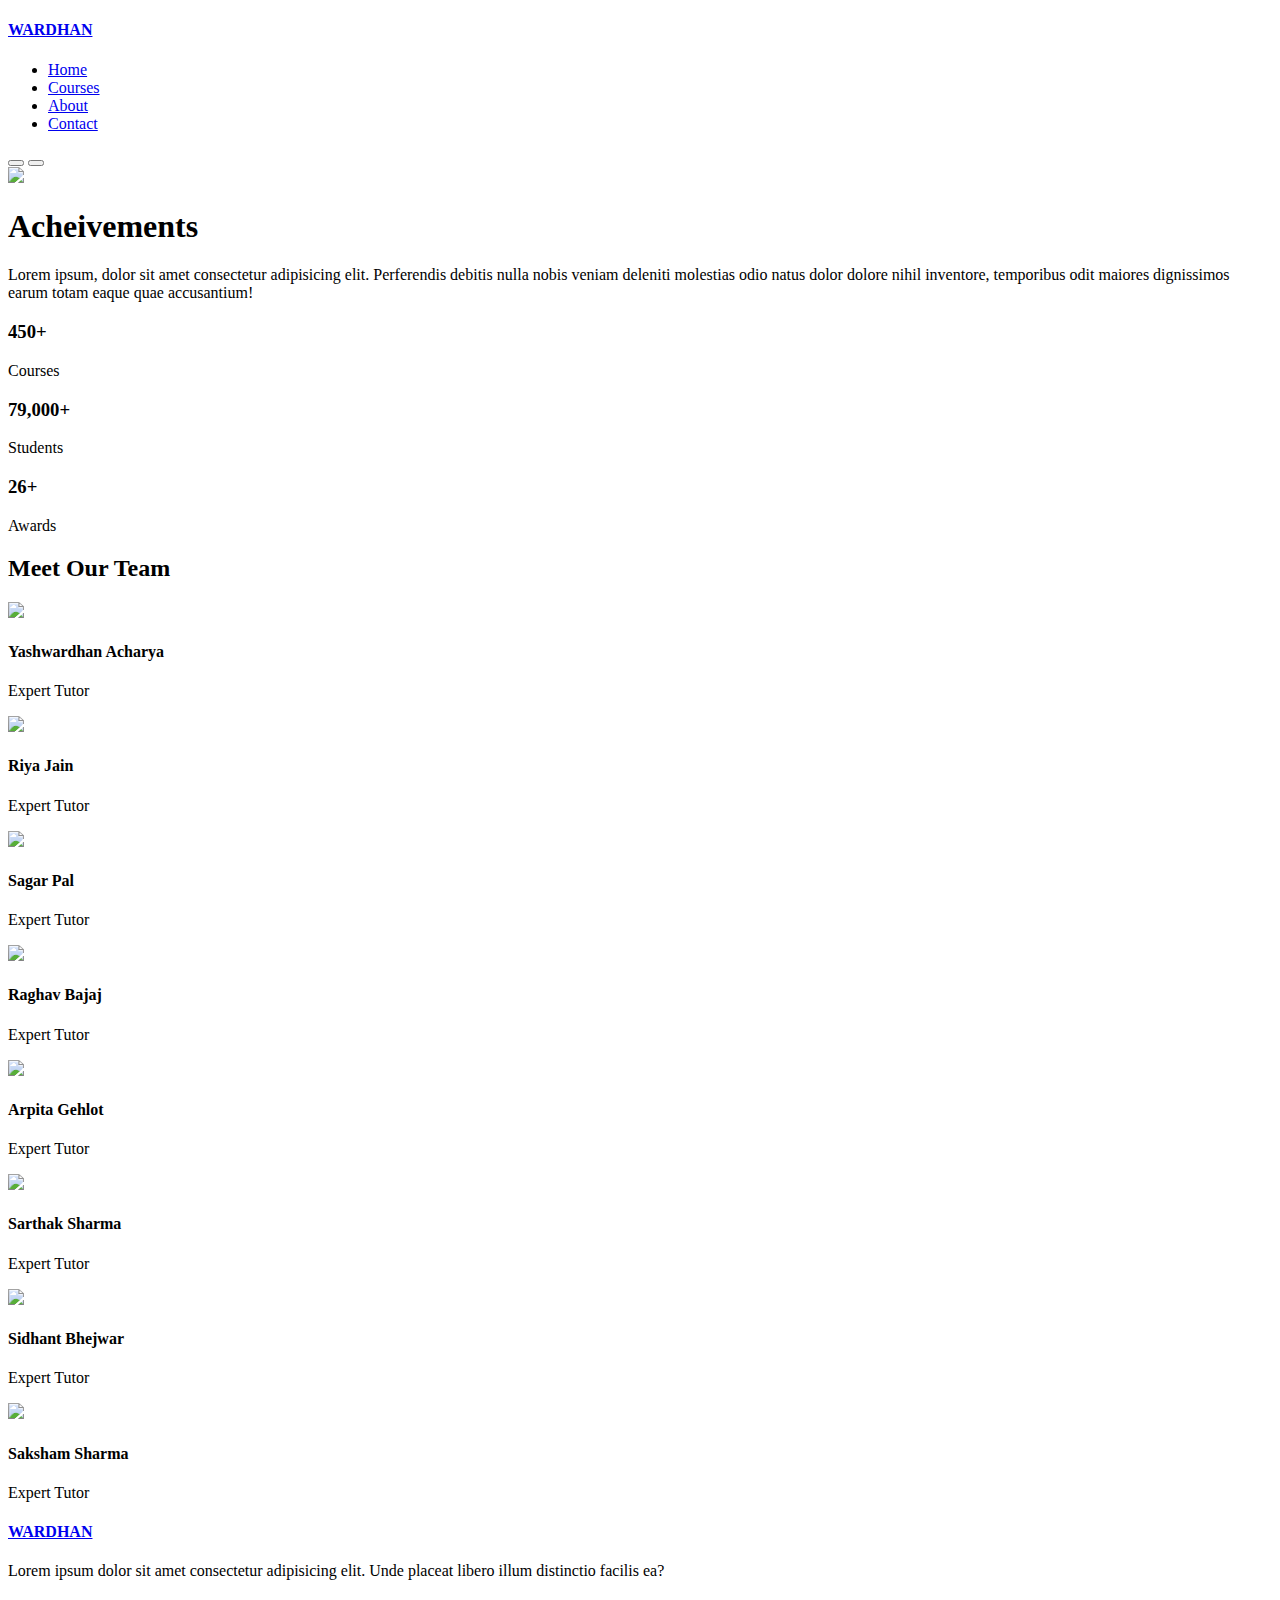
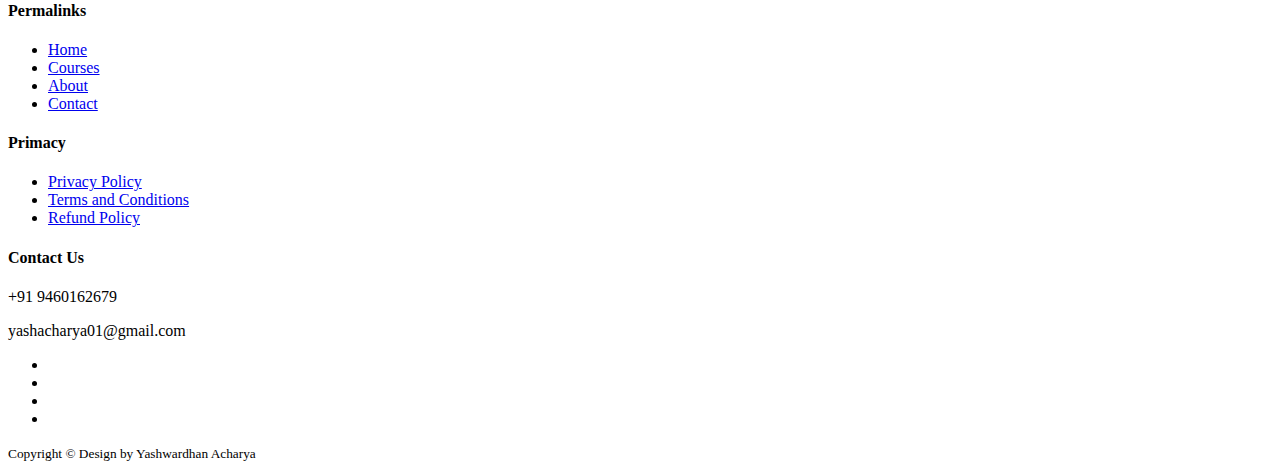
==== about.html @ da77e3a9 "Add files via upload" ====
<!DOCTYPE html>
<html lang="en">
  <head>
    <meta charset="UTF-8" />
    <meta name="viewport" content="width=device-width, initial-scale=1.0" />
    <title>Wardhan Classes</title>

    <!-- iconscout cdn -->
    <link
      rel="stylesheet"
      href="https://unicons.iconscout.com/release/v4.0.8/css/line.css"
    />

    <!-- Google Font Montserrat -->
    <link rel="preconnect" href="https://fonts.googleapis.com" />
    <link rel="preconnect" href="https://fonts.gstatic.com" crossorigin />
    <link
      href="https://fonts.googleapis.com/css2?family=Montserrat:ital,wght@0,100..900;1,100..900&display=swap"
      rel="stylesheet"
    />

   

    <link rel="stylesheet" href="./css/style.css" />
    <link rel="stylesheet" href="./css/about.css" />
    <style>
        body{
            background-image: url(images/bg-texture.png);
        }
    </style> 
</head>
  <body>
    <nav>
      <div class="container nav__container">
        <a href="index.html"><h4>WARDHAN</h4></a>
        <ul class="nav__menu">
          <li><a href="index.html">Home</a></li>
          <li><a href="courses.html">Courses</a></li>
          <li><a href="about.html">About</a></li>
          <li><a href="contact.html">Contact</a></li>
        </ul>
        <button id="open-menu-btn"><i class="uil uil-bars"></i></button>
        <button id="close-menu-btn"><i class="uil uil-multiply"></i></button>
      </div>
    </nav>

    <!-- ======END OF NAV====== -->


    <section class="about__achievements">
        <div class="container about__achievements-container">
            <div class="about__achievements-left">
                <img src="images/about achievements.svg">
            </div>
            <div class="about__achievements-right">
                <h1>Acheivements</h1>
                <p>Lorem ipsum, dolor sit amet consectetur adipisicing elit. Perferendis debitis nulla nobis veniam deleniti molestias odio natus dolor dolore nihil inventore, temporibus odit maiores dignissimos earum totam eaque quae accusantium!</p>
                <div class="achievements__cards">
                    
                    <article class="achievement__card">
                        <span class="achievement__icon">
                            <i class="uil uil-video"></i>
                        </span>
                        <h3>450+</h3>
                        <p>Courses</p>
                    </article>
                    
                    <article class="achievement__card">
                        <span class="achievement__icon">
                            <i class="uil uil-users-alt"></i>
                        </span>
                        <h3>79,000+</h3>
                        <p>Students</p>
                    </article>
                    
                    <article class="achievement__card">
                        <span class="achievement__icon">
                            <i class="uil uil-trophy"></i>
                        </span>
                        <h3>26+</h3>
                        <p>Awards</p>
                    </article>

                </div>
            </div>
        </div>

    </section>

 <!-- ======END OF ACHIEVEMENTS====== -->


 <section class="team">
    <h2>Meet Our Team</h2>
    <div class="container team__container">
        
        <article class="team__member">
            <div class="team__member-img">
                <img src="images/avatar5.jpg">
            </div>
            <div class="team__member-info">
                <h4>Yashwardhan Acharya</h4>
                <p>Expert Tutor</p>
            </div>
            <div class="team__member-social">
                <a href="#" target="_blank"><i class="uil  uil-instagram"></i></a>
                <a href="#" target="_blank"><i class="uil  uil-twitter-alt"></i></a>
                <a href="#" target="_blank"><i class="uil  uil-linkedin-alt"></i></a>
            </div>
        </article>
        
        
       
        
        <article class="team__member">
            <div class="team__member-img">
                <img src="images/tm2.jpg">
            </div>
            <div class="team__member-info">
                <h4>Riya Jain </h4>
                <p>Expert Tutor</p>
            </div>
            <div class="team__member-social">
                <a href="#" target="_blank"><i class="uil  uil-instagram"></i></a>
                <a href="#" target="_blank"><i class="uil  uil-twitter-alt"></i></a>
                <a href="#" target="_blank"><i class="uil  uil-linkedin-alt"></i></a>
            </div>
        </article>
        
        <article class="team__member">
            <div class="team__member-img">
                <img src="images/tm1.jpg">
            </div>
            <div class="team__member-info">
                <h4>Sagar Pal</h4>
                <p>Expert Tutor</p>
            </div>
            <div class="team__member-social">
                <a href="#" target="_blank"><i class="uil  uil-instagram"></i></a>
                <a href="#" target="_blank"><i class="uil  uil-twitter-alt"></i></a>
                <a href="#" target="_blank"><i class="uil  uil-linkedin-alt"></i></a>
            </div>
        </article>
        
        <article class="team__member">
            <div class="team__member-img">
                <img src="images/tm4.jpg">
            </div>
            <div class="team__member-info">
                <h4>Raghav Bajaj</h4>
                <p>Expert Tutor</p>
            </div>
            <div class="team__member-social">
                <a href="#" target="_blank"><i class="uil  uil-instagram"></i></a>
                <a href="#" target="_blank"><i class="uil  uil-twitter-alt"></i></a>
                <a href="#" target="_blank"><i class="uil  uil-linkedin-alt"></i></a>
            </div>
        </article>
        
        <article class="team__member">
            <div class="team__member-img">
                <img src="images/tm3.jpg">
            </div>
            <div class="team__member-info">
                <h4>Arpita Gehlot</h4>
                <p>Expert Tutor</p>
            </div>
            <div class="team__member-social">
                <a href="#" target="_blank"><i class="uil  uil-instagram"></i></a>
                <a href="#" target="_blank"><i class="uil  uil-twitter-alt"></i></a>
                <a href="#" target="_blank"><i class="uil  uil-linkedin-alt"></i></a>
            </div>
        </article>
        
        <article class="team__member">
            <div class="team__member-img">
                <img src="images/tm4.jpg">
            </div>
            <div class="team__member-info">
                <h4>Sarthak Sharma</h4>
                <p>Expert Tutor</p>
            </div>
            <div class="team__member-social">
                <a href="#" target="_blank"><i class="uil  uil-instagram"></i></a>
                <a href="#" target="_blank"><i class="uil  uil-twitter-alt"></i></a>
                <a href="#" target="_blank"><i class="uil  uil-linkedin-alt"></i></a>
            </div>
        </article>
        
        <article class="team__member">
            <div class="team__member-img">
                <img src="images/tm6.jpg">
            </div>
            <div class="team__member-info">
                <h4>Sidhant Bhejwar</h4>
                <p>Expert Tutor</p>
            </div>
            <div class="team__member-social">
                <a href="#" target="_blank"><i class="uil  uil-instagram"></i></a>
                <a href="#" target="_blank"><i class="uil  uil-twitter-alt"></i></a>
                <a href="#" target="_blank"><i class="uil  uil-linkedin-alt"></i></a>
            </div>
        </article>
        
        <article class="team__member">
            <div class="team__member-img">
                <img src="images/tm8.jpg">
            </div>
            <div class="team__member-info">
                <h4>Saksham Sharma</h4>
                <p>Expert Tutor</p>
            </div>
            <div class="team__member-social">
                <a href="#" target="_blank"><i class="uil  uil-instagram"></i></a>
                <a href="#" target="_blank"><i class="uil  uil-twitter-alt"></i></a>
                <a href="#" target="_blank"><i class="uil  uil-linkedin-alt"></i></a>
            </div>
        </article>

    </div>
 </section>
<!-- ================END OF TEAM MEMBER============= -->







    <footer class="footer">
        <div class="container footer__container">
          <div class="footer__1">
            <a href="index.html" class="footer__logo"><h4>WARDHAN</h4></a>
            <p>
              Lorem ipsum dolor sit amet consectetur adipisicing elit. Unde
              placeat libero illum distinctio facilis ea?
            </p>
          </div>
  
          <div class="footer__2">
            <h4>Permalinks</h4>
            <ul class="permalinks">
              <li><a href="index.html">Home</a></li>
              <li><a href="courses.html">Courses</a></li>
              <li><a href="about.html">About</a></li>
              <li><a href="contact.html">Contact</a></li>
            </ul>
          </div>
  
          <div class="footer__3">
              <h4>Primacy</h4>
              <ul class="privacy">
                  <li><a href="#">Privacy Policy</a></li>
                  <li><a href="#">Terms and Conditions</a></li>
                  <li><a href="#">Refund Policy</a></li>
              </ul>
          </div>
  
          <div class="fopoter__4">
              <h4>Contact Us</h4>
              <div>
                  <p>+91 9460162679</p>
                  <p>yashacharya01@gmail.com</p>
              </div>
              <ul class="footer__socials">
                  <li><a href="#"><i class="uil uil-facebook-f"></i></a></li>
                  <li><a href="#"><i class="uil uil-instagram-alt"></i></a></li>
                  <li><a href="#"><i class="uil uil-twitter"></i></a></li>
                  <li><a href="#"><i class="uil uil-linkedin-alt"></i></a></li>
              </ul>
          </div>
  
      </div>
      <div class="footer__copyright">
          <small>Copyright
              &copy;  Design by Yashwardhan Acharya
          </small>
      </div>
      </footer>
  
      <!-- ===========END OF FOOTER========= -->
  
  
      
      <script src="script.js"></script>
     
      </script>
    </body>
  </html>
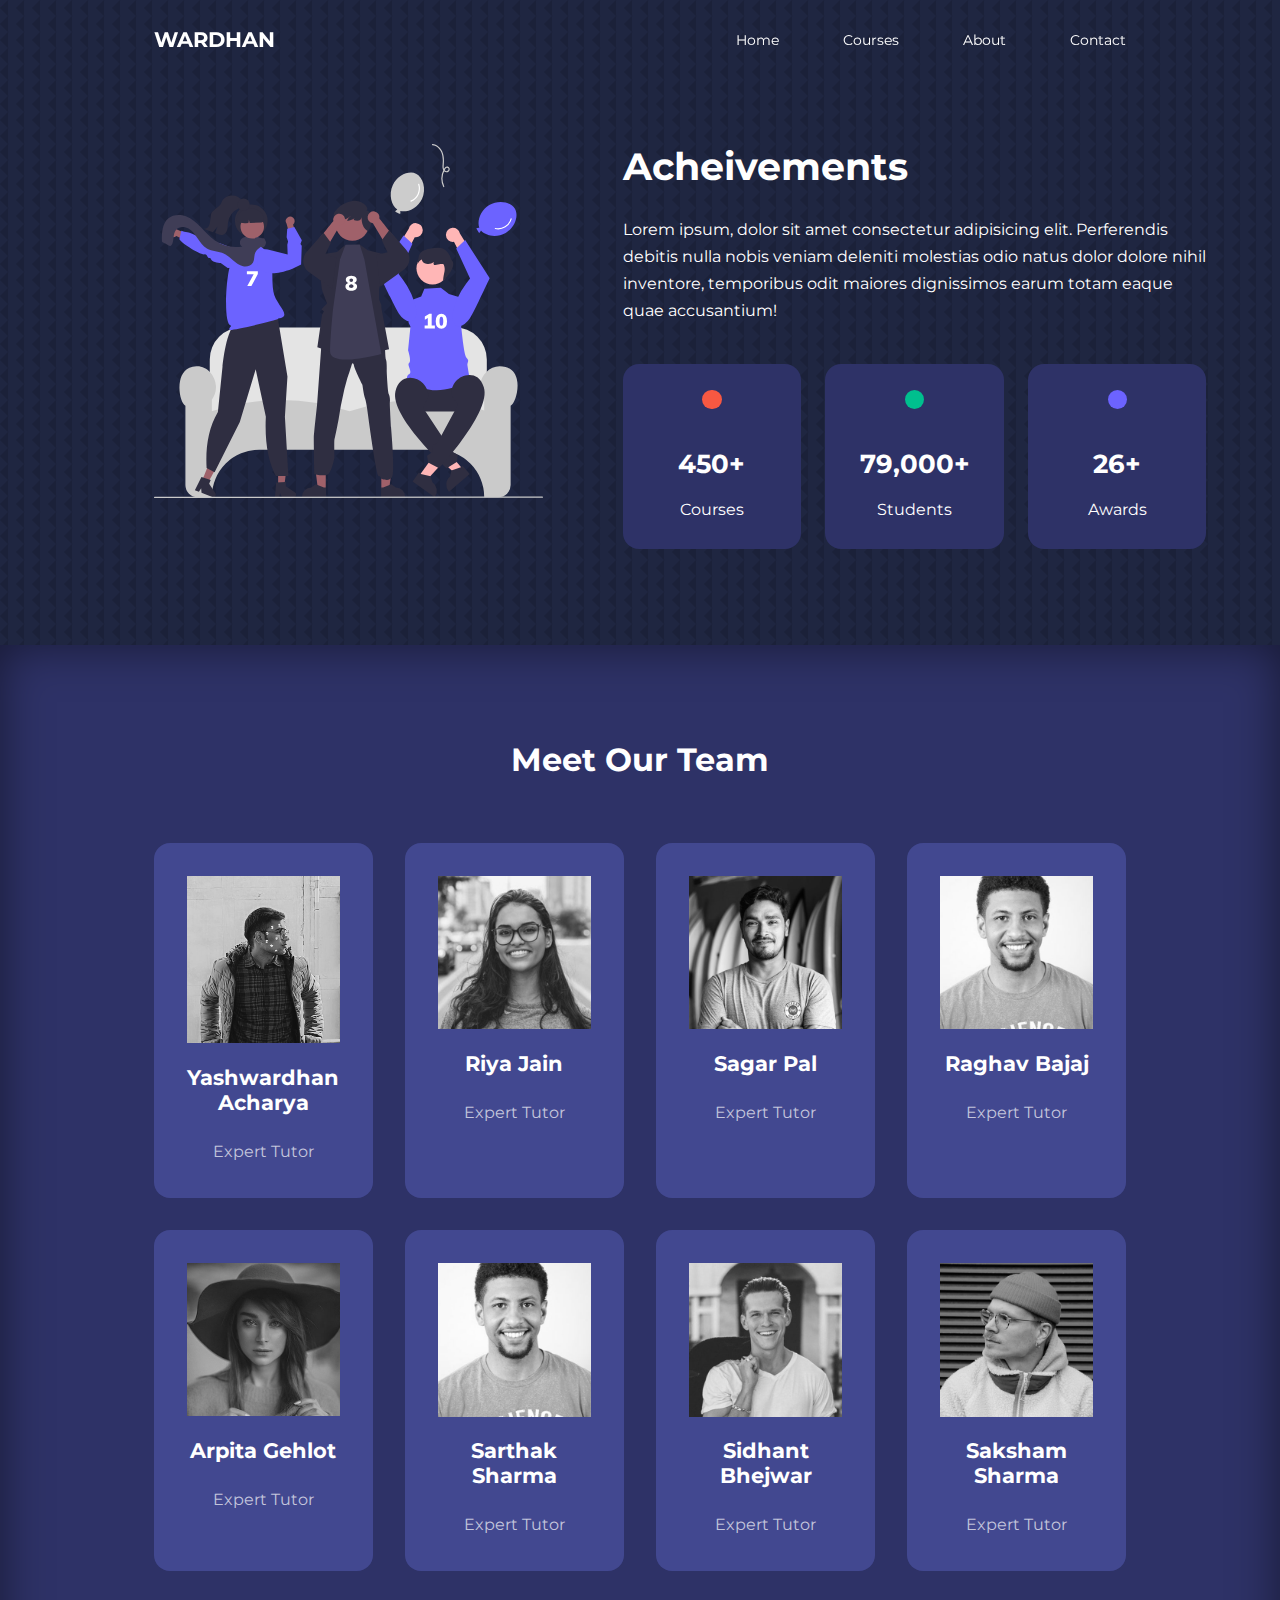
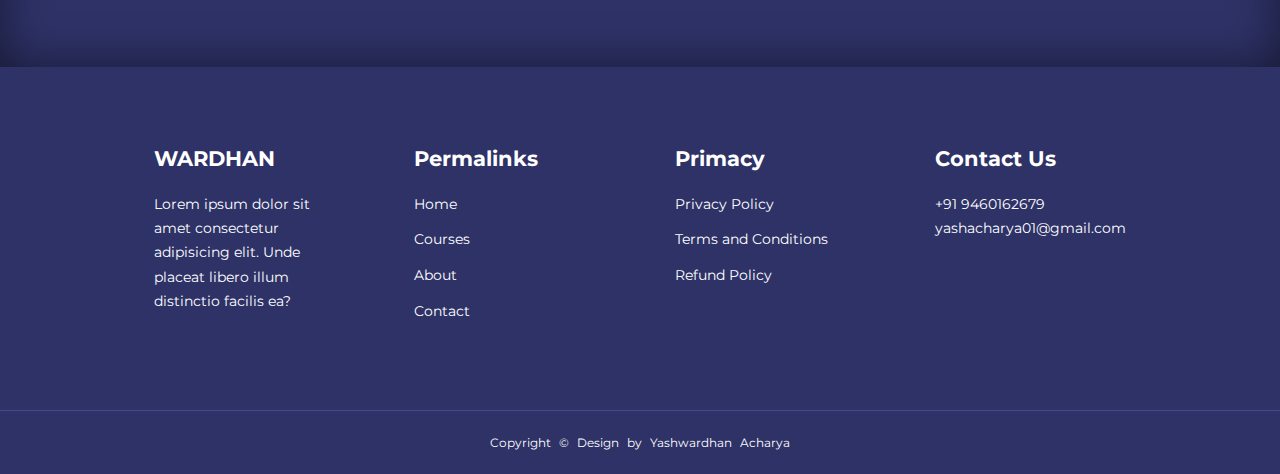
==== commit 1f1e2b8b: "about.html" ====
--- a/about.html
+++ b/about.html
@@ -21,11 +21,11 @@
 
    
 
-    <link rel="stylesheet" href="./css/style.css" />
-    <link rel="stylesheet" href="./css/about.css" />
+    <link rel="stylesheet" href="style.css" />
+    <link rel="stylesheet" href="about.css" />
     <style>
         body{
-            background-image: url(images/bg-texture.png);
+            background-image: url(bg-texture.png);
         }
     </style> 
 </head>
@@ -50,7 +50,7 @@
     <section class="about__achievements">
         <div class="container about__achievements-container">
             <div class="about__achievements-left">
-                <img src="images/about achievements.svg">
+                <img src="about achievements.svg">
             </div>
             <div class="about__achievements-right">
                 <h1>Acheivements</h1>
@@ -96,7 +96,7 @@
         
         <article class="team__member">
             <div class="team__member-img">
-                <img src="images/avatar5.jpg">
+                <img src="avatar5.jpg">
             </div>
             <div class="team__member-info">
                 <h4>Yashwardhan Acharya</h4>
@@ -114,7 +114,7 @@
         
         <article class="team__member">
             <div class="team__member-img">
-                <img src="images/tm2.jpg">
+                <img src="tm2.jpg">
             </div>
             <div class="team__member-info">
                 <h4>Riya Jain </h4>
@@ -129,7 +129,7 @@
         
         <article class="team__member">
             <div class="team__member-img">
-                <img src="images/tm1.jpg">
+                <img src="tm1.jpg">
             </div>
             <div class="team__member-info">
                 <h4>Sagar Pal</h4>
@@ -144,7 +144,7 @@
         
         <article class="team__member">
             <div class="team__member-img">
-                <img src="images/tm4.jpg">
+                <img src="tm4.jpg">
             </div>
             <div class="team__member-info">
                 <h4>Raghav Bajaj</h4>
@@ -159,7 +159,7 @@
         
         <article class="team__member">
             <div class="team__member-img">
-                <img src="images/tm3.jpg">
+                <img src="tm3.jpg">
             </div>
             <div class="team__member-info">
                 <h4>Arpita Gehlot</h4>
@@ -174,7 +174,7 @@
         
         <article class="team__member">
             <div class="team__member-img">
-                <img src="images/tm4.jpg">
+                <img src="tm4.jpg">
             </div>
             <div class="team__member-info">
                 <h4>Sarthak Sharma</h4>
@@ -189,7 +189,7 @@
         
         <article class="team__member">
             <div class="team__member-img">
-                <img src="images/tm6.jpg">
+                <img src="tm6.jpg">
             </div>
             <div class="team__member-info">
                 <h4>Sidhant Bhejwar</h4>
@@ -204,7 +204,7 @@
         
         <article class="team__member">
             <div class="team__member-img">
-                <img src="images/tm8.jpg">
+                <img src="tm8.jpg">
             </div>
             <div class="team__member-info">
                 <h4>Saksham Sharma</h4>
@@ -287,4 +287,4 @@
       </script>
     </body>
   </html>
-  +  
--- a/style.css
+++ b/style.css
@@ -0,0 +1,533 @@
+* {
+  margin: 0;
+  padding: 0;
+  border: 0;
+  outline: 0;
+  text-decoration: none;
+  list-style: none;
+  box-sizing: border-box;
+}
+:root {
+  --color-primary: #6c63ff;
+  --color-success: #00bf8e;
+  --color-warning: #f7c94b;
+  --color-danger: #f75842;
+  --color-danger-variant: rgba(247, 88, 66, 0.4);
+  --color-white: #fff;
+  --color-light: rgba(255, 255, 255, 0.7);
+  --color-black: #000;
+  --color-bg: #1f2641;
+  --color-bg1: #2e3267;
+  --color-bg2: #424890;
+
+  --container-width-lg: 76%;
+  --container-width-md: 90%;
+  --container-width-sm: 94%;
+
+  --transition: all 400ms ease;
+}
+body {
+  font-family: "Montserrat", sans-serif;
+  line-height: 1.7;
+  color: var(--color-white);
+  background: var(--color-bg);
+}
+.container {
+  width: var(--container-width-lg);
+  margin: 0 auto;
+}
+section {
+  padding: 6rem 0;
+}
+section h2 {
+  text-align: center;
+  margin-bottom: 4rem;
+}
+h1,
+h2,
+h3,
+h4,
+h5 {
+  line-height: 1.2;
+}
+
+h1 {
+  font-size: 2.4rem;
+}
+h2 {
+  font-size: 2rem;
+}
+h3 {
+  font-size: 1.6rem;
+}
+h4 {
+  font-size: 1.3rem;
+}
+a {
+  color: var(--color-white);
+}
+img {
+  width: 100%;
+  display: block;
+  object-fit: cover;
+}
+.btn {
+  display: inline-block;
+  background: var(--color-white);
+  color: var(--color-black);
+  padding: 1rem 2rem;
+  border: 1px solid transparent;
+  font-weight: 500;
+  transition: var(--transition);
+}
+.btn:hover {
+  background: transparent;
+  color: var(--color-white);
+  border-color: var(--color-white);
+}
+.btn-primary {
+  background: var(--color-danger);
+  color: var(--color-white);
+}
+
+/* =========NAVBAR========== */
+nav {
+  background: transparent;
+  width: 100vw;
+  height: 5rem;
+  position: fixed;
+  top: 0;
+  z-index: 11;
+}
+.window-scroll {
+  background: var(--color-primary);
+  box-shadow: 0 1rem 2rem rgba(0, 0, 0, 0.2);
+}
+.nav__container {
+  height: 100%;
+  display: flex;
+  justify-content: space-between;
+  align-items: center;
+}
+nav button {
+  display: none;
+}
+.nav__menu {
+  display: flex;
+  align-items: center;
+  gap: 4rem;
+}
+.nav__menu a {
+  font-size: 0.9rem;
+  transition: var(--transition);
+}
+.nav__menu a:hover {
+  color: var(--color-bg2);
+}
+
+/* ==========HEADER============ */
+header {
+  position: relative;
+  top: 5rem;
+  overflow: hidden;
+  height: 70vh;
+  margin-bottom: 5rem;
+}
+.header__container {
+  display: grid;
+  grid-template-columns: 1fr 1fr;
+  align-items: center;
+  gap: 5rem;
+  height: 100%;
+}
+
+.header__left p {
+  margin: 1rem 0 2.4rem;
+}
+
+/* ==========CATEGORY============ */
+
+.categories {
+  background: var(--color-bg1);
+  height: 30rem;
+}
+.categories h1 {
+  line-height: 1;
+  margin-bottom: 3rem;
+}
+.categories__container {
+  display: grid;
+  grid-template-columns: 40% 60%;
+  /* gap: 4rem; */
+}
+.categories__left {
+  margin-right: 4rem;
+}
+.categories__left p {
+  margin: 1rem 0 3rem;
+}
+.categories__right {
+  display: grid;
+  grid-template-columns: repeat(3, 1fr);
+  gap: 1.2rem;
+}
+.category {
+  background: var(--color-bg2);
+  padding: 2rem;
+  border-radius: 2rem;
+  transition: var(--transition);
+}
+.category:hover {
+  box-shadow: 0 3rem 3rem rgba(0, 0, 0, 0.3);
+  z-index: 1;
+}
+.category:nth-child(2) .category__icon {
+  background: var(--color-danger);
+}
+.category:nth-child(3) .category__icon {
+  background: var(--color-success);
+}
+.category:nth-child(4) .category__icon {
+  background: var(--color-warning);
+}
+.category:nth-child(5) .category__icon {
+  background: var(--color-success);
+}
+
+.category__icon {
+  background: var(--color-primary);
+  padding: 0.7rem;
+  border-radius: 0.9rem;
+}
+.category h5 {
+  margin: 2rem 0 1rem;
+}
+.category p {
+  font-size: 0.85rem;
+}
+
+/* ==========COURSES============ */
+
+.courses {
+  margin-top: 10rem;
+}
+.courses__container {
+  display: grid;
+  grid-template-columns: repeat(3, 1fr);
+  gap: 2rem;
+}
+.course {
+  background: var(--color-bg1);
+  text-align: center;
+  border: 1px solid transparent;
+  transition: var(--transition);
+  border-radius: 1rem;
+}
+.course:hover {
+  background: transparent;
+  border-color: var(--color-primary);
+}
+.course__info {
+  padding: 2rem;
+}
+.course__info p {
+  margin: 1.2rem 0 2rem;
+  font-size: 0.9rem;
+}
+.course__image img {
+  border-radius: 1rem 1rem 0 0;
+}
+
+/* =======FAQS======
+ */
+
+.faqs {
+  background: var(--color-bg1);
+  box-shadow: inset 0 0 3rem rgba(0, 0, 0, 0.5);
+}
+.faqs__container {
+  display: grid;
+  grid-template-columns: 1fr 1fr;
+  gap: 1rem;
+}
+.faq {
+  padding: 2rem;
+  display: flex;
+  align-items: center;
+  gap: 1.4rem;
+  height: fit-content;
+  background: var(--color-primary);
+  cursor: pointer;
+}
+.faq h4 {
+  font-size: 1rem;
+  line-height: 2.2;
+}
+.faq__icon {
+  align-self: flex-start;
+  font-size: 1.2rem;
+}
+.faq p {
+  margin-top: 0.8rem;
+  display: none;
+}
+.faq.open p {
+  display: block;
+}
+
+/* ==========TESTIMONIAL========== */
+
+.testimonials__container {
+  overflow-x: hidden;
+  position: relative;
+  margin-bottom: 5rem;
+}
+.testimonial {
+  padding-top: 2rem;
+}
+.avatar {
+  width: 6rem;
+  height: 6rem;
+  border-radius: 50%;
+  overflow: hidden;
+  margin: 0 auto 1rem;
+  border: 1rem solid var(--color-bg1);
+}
+.testimonial__info {
+  text-align: center;
+}
+.testimonial__body {
+  background: var(--color-primary);
+  padding: 2rem;
+  margin-top: 3rem;
+  position: relative;
+}
+.testimonial__body::before {
+  content: "";
+  display: block;
+  background: linear-gradient(
+    135deg,
+    transparent,
+    var(--color-primary),
+    var(--color-primary),
+    var(--color-primary)
+  );
+  width: 3rem;
+  height: 3rem;
+  position: absolute;
+  left: 50%;
+  top: -1.5rem;
+  transform: rotate(45deg);
+}
+
+/* =====FOOTER========== */
+
+footer {
+  background: var(--color-bg1);
+  padding-top: 5rem;
+  font-size: 0.9rem;
+}
+.footer__container {
+  display: grid;
+  grid-template-columns: repeat(4, 1fr);
+  gap: 5rem;
+}
+.footer__container > div h4 {
+  margin-bottom: 1.2rem;
+}
+.footer__1 p {
+  margin: 0 0 2rem;
+}
+footer ul li {
+  margin-bottom: 0.7rem;
+}
+footer ul li a:hover {
+  text-decoration: underline;
+}
+.footer__socials {
+  display: flex;
+  gap: 1rem;
+  font-size: 1.2rem;
+  margin-top: 2rem;
+}
+.footer__copyright {
+  text-align: center;
+  margin-top: 4rem;
+  padding: 1.2rem 0;
+  border-top: 1px solid var(--color-bg2);
+  /* letter-spacing: 1rem; */
+  word-spacing: 5px;
+}
+
+/* =======MEDIA QUERY (TABELTS)================ */
+
+@media screen and (max-width: 1024px) {
+  .container {
+    width: var(--container-width-md);
+  }
+  h1 {
+    font-size: 2.2rem;
+  }
+  h2 {
+    font-size: 1.7rem;
+  }
+  h3 {
+    font-size: 1.4rem;
+  }
+  h4 {
+    font-size: 1.2rem;
+  }
+
+  /* ===========NAVBAR=========== */
+  nav button {
+    display: inline-block;
+    background: transparent;
+    font-size: 1.8rem;
+    color: var(--color-white);
+    cursor: pointer;
+  }
+  nav button#close-menu-btn {
+    display: none;
+  }
+  .nav__menu {
+    position: fixed;
+    top: 5rem;
+    right: 5%;
+    height: fit-content;
+    width: 18rem;
+    flex-direction: column;
+    gap: 0;
+    display: none;
+  }
+  .nav__menu li {
+    width: 100%;
+    height: 5.8rem;
+    transition: var(--transition);
+    /* animation: animateNavItems1s linear forwards;
+    transform-origin: top right; */
+  }
+
+  /* @keyframes animateNavItems {
+    0% {
+      transform: rotateZ(-90deg);
+    }
+    100% {
+      transform: rotateZ(0);
+    }
+  } */
+
+  .nav__menu li a {
+    background: var(--color-primary);
+    box-shadow: -4rem 6rem 10rem rgba(0, 0, 0, 0.6);
+    width: 100%;
+    height: 100%;
+    display: grid;
+    place-items: center;
+    transition: var(--transition);
+  }
+  .nav__menu li a:hover {
+    background: var(--color-bg2);
+    color: var(--color-white);
+  }
+
+  /* =====HEADER======== */
+  header {
+    height: 52vh;
+    margin-bottom: 4rem;
+  }
+  .header__container {
+    gap: 0;
+    padding-bottom: 3rem;
+  }
+  /* =====CATEGORIES======== */
+  .categories {
+    height: auto;
+  }
+  .categories__container {
+    grid-template-columns: 1fr;
+    gap: 3rem;
+  }
+  .categories__left {
+    margin-right: 0;
+  }
+  /* =====POPULAR COURSES======== */
+  .courses{
+      margin-top: 0;
+    }
+    .courses__container{
+        grid-template-columns: 1fr 1fr;
+    }
+    /* =====FAQs======== */
+    .faqs__container{
+        grid-template-columns: 1fr;
+    }
+    .faq{
+        padding: 1.5rem;
+    }
+    /* =====FOOTER======== */
+    .footer__container{
+        grid-template-columns: 1fr 1fr;
+    }
+
+}
+
+
+/* ===============MEDIA QUERY (PHONES)============ */
+@media  screen and (max-width: 600px){
+    .container{
+        width: var(--container-width-sm);
+    }
+
+    /* ======NAVBAR========= */
+    .nav__menu{
+        right: 3%;
+    }
+    /* ======HEADER========= */
+    header{
+        height: 100vh;
+    }
+    .header__container{
+        grid-template-columns: 1fr;
+        text-align: center;
+        margin-top: 0;
+    }
+    .header__left p{
+        margin-bottom: 1.3rem;
+    }
+    
+    /* ======CATEGORIES========= */
+    .categories__right{
+        grid-template-columns: 1fr 1fr;
+        gap: 0.7rem;
+    }
+    .category{
+        padding: 1rem;
+        border-radius: 1rem;
+    }
+    .category__icon{
+        margin-top: 4px;
+        display: inline-block;
+    }
+    /* ========POPULAR COURSES========= */
+    .courses__container{
+        grid-template-columns: 1fr;
+    }
+    /* =========TESTIMONIALS========= */
+    .testimonial__body{
+        padding: 1.2rem;
+    }
+    
+    /* =========FOOTER========= */
+    .footer__container{
+        grid-template-columns: 1fr;
+        text-align: center;
+        gap: 2rem;
+    }
+    .footer__1 p{
+        margin: 1rem auto;
+    }
+    .footer__socials{
+        justify-content: center;
+    }
+
+}--- a/about.css
+++ b/about.css
@@ -0,0 +1,161 @@
+:root {
+  --color-primary: #6c63ff;
+  --color-success: #00bf8e;
+  --color-warning: #f7c94b;
+  --color-danger: #f75842;
+  --color-danger-variant: rgba(247, 88, 66, 0.4);
+  --color-white: #fff;
+  --color-light: rgba(255, 255, 255, 0.7);
+  --color-black: #000;
+  --color-bg: #1f2641;
+  --color-bg1: #2e3267;
+  --color-bg2: #424890;
+
+  --container-width-lg: 76%;
+  --container-width-md: 90%;
+  --container-width-sm: 94%;
+
+  --transition: all 400ms ease;
+}
+
+/* ===========ACHIEVEMENTS============ */
+.about__achievements {
+  margin-top: 3rem;
+}
+.about__achievements-container {
+  display: grid;
+  grid-template-columns: 40% 60%;
+  gap: 5rem;
+}
+.about__achievements-right > p {
+  margin: 1.6rem 0 2.5rem;
+}
+.achievements__cards {
+  display: grid;
+  grid-template-columns: repeat(3, 1fr);
+  gap: 1.5rem;
+}
+.achievement__card {
+  background: var(--color-bg1);
+  padding: 1.6rem;
+  border-radius: 1rem;
+  text-align: center;
+  transition: var(--transition);
+}
+.achievement__card:hover {
+  background: var(--color-bg2);
+  box-shadow: 0 3rem 3rem rgba(0, 0, 0, 0.3);
+}
+.achievement__icon {
+  background: var(--color-danger);
+  padding: 0.6rem;
+  border-radius: 1rem;
+  display: inline-block;
+  margin-bottom: 2rem;
+  font-size: 2rem;
+}
+.achievement__card:nth-child(2) .achievement__icon {
+  background: var(--color-success);
+}
+.achievement__card:nth-child(3) .achievement__icon {
+  background: var(--color-primary);
+}
+.achievement__card p {
+  margin-top: 1rem;
+}
+
+/* ===========TEAM MEMBER============ */
+.team {
+  background: var(--color-bg1);
+  box-shadow: inset 0 0 3rem rgba(0, 0, 0, 0.5);
+}
+.team__container {
+  display: grid;
+  grid-template-columns: repeat(4, 1fr);
+  gap: 2rem;
+}
+.team__member {
+  background: var(--color-bg2);
+  padding: 2rem;
+  border: 1px solid transparent;
+  border-radius: 1rem;
+  transition: var(--transition);
+  position: relative;
+  overflow: hidden;
+}
+.team__member:hover {
+  background: transparent;
+  border-color: var(--color-primary);
+}
+.team__member-img img {
+  filter: saturate(0);
+}
+.team__member-img:hover img {
+  filter: saturate(1);
+}
+.team__member-info * {
+  text-align: center;
+  margin-top: 1.4rem;
+}
+.team__member-info p {
+  color: var(--color-light);
+}
+.team__member-social {
+  position: absolute;
+  top: 50%;
+  transform: translateY(-50%);
+  right: -100%;
+  display: flex;
+  flex-direction: column;
+  background: var(--color-primary);
+  border-radius: 1rem 0 0 1rem;
+  box-shadow: -2rem 0 2rem rgba(0, 0, 0, 0.3);
+  transition: var(--transition);
+}
+.team__member:hover .team__member-social {
+  right: 0;
+}
+.team__member-social a {
+  padding: 1rem;
+}
+
+/* =======MEDIA QUERY(TABLETS)============ */
+@media screen and (max-width: 1024px) {
+  .about__achievements {
+    margin-top: 2rem;
+  }
+  .about__achievements-container {
+    grid-template-columns: 1fr;
+    gap: 4rem;
+  }
+  .about__achievements-left {
+    width: 80%;
+    margin: 0 auto;
+  }
+  .team__container {
+    grid-template-columns: repeat(3, 1fr);
+    gap: 1.5rem;
+  }
+  .team__member {
+    padding: 1rem;
+  }
+}
+
+/* =======MEDIA QUERY(MOBILES)============ */
+
+@media screen and (max-width: 600px) {
+  .achievements__cards {
+    grid-template-columns: 1fr 1fr;
+    gap: 0.7rem;
+  }
+  .team__container {
+    grid-template-columns: 1fr 1fr;
+    gap: 0.7rem;
+  }
+  .team__member {
+    padding: 0;
+  }
+  .team__member p {
+    margin-bottom: 1.5rem;
+  }
+}
